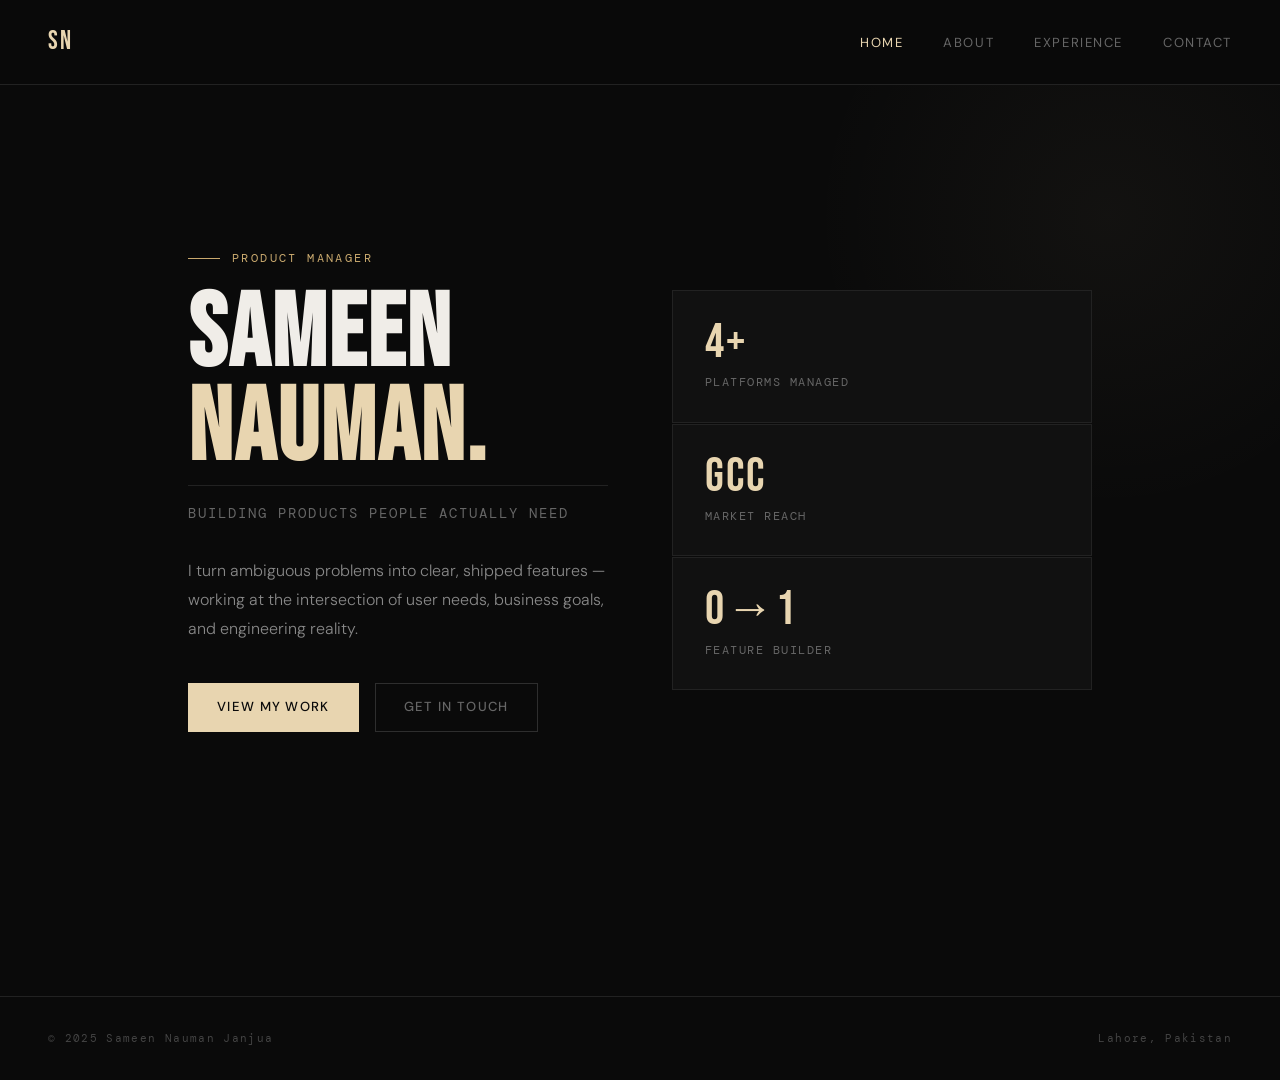
==== index.html @ ec95205e "Add files via upload" ====
<!DOCTYPE html>
<html lang="en">
<head>
  <meta charset="UTF-8" />
  <meta name="viewport" content="width=device-width, initial-scale=1.0" />
  <title>Sameen Nauman — Product Manager</title>
  <link rel="stylesheet" href="style.css" />
</head>
<body>

  <nav>
    <a href="index.html" class="nav-logo">SN</a>
    <ul class="nav-links">
      <li><a href="index.html" class="active">Home</a></li>
      <li><a href="about.html">About</a></li>
      <li><a href="experience.html">Experience</a></li>
      <li><a href="contact.html">Contact</a></li>
    </ul>
  </nav>

  <div class="page">
    <section class="hero">
      <div class="container">
        <div class="hero-grid">

          <div class="hero-content">
            <p class="hero-eyebrow fade-up">Product Manager</p>
            <h1 class="hero-name fade-up delay-1">
              Sameen
              <span>Nauman.</span>
            </h1>
            <p class="hero-title fade-up delay-2">Building Products People Actually Need</p>
            <p class="hero-desc fade-up delay-3">
              I turn ambiguous problems into clear, shipped features — working at the intersection of user needs, business goals, and engineering reality.
            </p>
            <div class="hero-cta fade-up delay-4">
              <a href="experience.html" class="btn btn-primary">View My Work</a>
              <a href="contact.html" class="btn btn-ghost">Get in Touch</a>
            </div>
          </div>

          <div class="hero-visual fade-up delay-3">
            <div class="stat-card">
              <div class="stat-num">4+</div>
              <div class="stat-label">Platforms Managed</div>
            </div>
            <div class="stat-card">
              <div class="stat-num">GCC</div>
              <div class="stat-label">Market Reach</div>
            </div>
            <div class="stat-card">
              <div class="stat-num">0→1</div>
              <div class="stat-label">Feature Builder</div>
            </div>
          </div>

        </div>
      </div>
    </section>
  </div>

  <footer>
    <span class="footer-text">© 2025 Sameen Nauman Janjua</span>
    <span class="footer-text">Lahore, Pakistan</span>
  </footer>

</body>
</html>
---- style.css ----
@import url('https://fonts.googleapis.com/css2?family=Bebas+Neue&family=DM+Sans:ital,opsz,wght@0,9..40,300;0,9..40,400;0,9..40,500;1,9..40,300&family=DM+Mono:wght@400;500&display=swap');

*, *::before, *::after { box-sizing: border-box; margin: 0; padding: 0; }

:root {
  --bg: #0a0a0a;
  --bg2: #111111;
  --bg3: #181818;
  --border: #222222;
  --border2: #2e2e2e;
  --text: #f0ede8;
  --muted: #666;
  --muted2: #444;
  --accent: #e8d5b0;
  --accent2: #c9a96e;
  --accent3: #f5efe6;
  --font-display: 'Bebas Neue', sans-serif;
  --font-body: 'DM Sans', sans-serif;
  --font-mono: 'DM Mono', monospace;
}

html { scroll-behavior: smooth; }

body {
  background: var(--bg);
  color: var(--text);
  font-family: var(--font-body);
  font-size: 16px;
  line-height: 1.7;
  min-height: 100vh;
  overflow-x: hidden;
}

/* ── NAV ── */
nav {
  position: fixed;
  top: 0; left: 0; right: 0;
  z-index: 100;
  display: flex;
  align-items: center;
  justify-content: space-between;
  padding: 1.25rem 3rem;
  background: rgba(10,10,10,0.92);
  backdrop-filter: blur(12px);
  border-bottom: 1px solid var(--border);
}

.nav-logo {
  font-family: var(--font-display);
  font-size: 1.6rem;
  letter-spacing: 0.08em;
  color: var(--accent);
  text-decoration: none;
}

.nav-links {
  display: flex;
  gap: 2.5rem;
  list-style: none;
}

.nav-links a {
  color: var(--muted);
  text-decoration: none;
  font-size: 0.82rem;
  letter-spacing: 0.12em;
  text-transform: uppercase;
  font-weight: 400;
  transition: color 0.2s;
}

.nav-links a:hover,
.nav-links a.active {
  color: var(--accent);
}

/* ── LAYOUT ── */
.page {
  padding-top: 80px;
  min-height: 100vh;
}

.container {
  max-width: 1100px;
  margin: 0 auto;
  padding: 0 3rem;
}

/* ── HOME ── */
.hero {
  min-height: calc(100vh - 80px);
  display: flex;
  align-items: center;
  position: relative;
  overflow: hidden;
}

.hero::before {
  content: '';
  position: absolute;
  top: -20%;
  right: -10%;
  width: 600px;
  height: 600px;
  background: radial-gradient(circle, rgba(232,213,176,0.04) 0%, transparent 70%);
  pointer-events: none;
}

.hero-grid {
  display: grid;
  grid-template-columns: 1fr 1fr;
  gap: 4rem;
  align-items: center;
  width: 100%;
}

.hero-eyebrow {
  font-family: var(--font-mono);
  font-size: 0.75rem;
  letter-spacing: 0.2em;
  text-transform: uppercase;
  color: var(--accent2);
  margin-bottom: 1.25rem;
  display: flex;
  align-items: center;
  gap: 0.75rem;
}

.hero-eyebrow::before {
  content: '';
  display: block;
  width: 32px;
  height: 1px;
  background: var(--accent2);
}

.hero-name {
  font-family: var(--font-display);
  font-size: clamp(4rem, 8vw, 7rem);
  line-height: 0.92;
  letter-spacing: 0.02em;
  color: var(--text);
  margin-bottom: 0.5rem;
}

.hero-name span {
  color: var(--accent);
  display: block;
}

.hero-title {
  font-family: var(--font-mono);
  font-size: 0.85rem;
  color: var(--muted);
  letter-spacing: 0.15em;
  text-transform: uppercase;
  margin-bottom: 2rem;
  padding-top: 1rem;
  border-top: 1px solid var(--border);
}

.hero-desc {
  font-size: 1rem;
  color: #888;
  line-height: 1.8;
  max-width: 420px;
  margin-bottom: 2.5rem;
  font-weight: 300;
}

.hero-cta {
  display: flex;
  gap: 1rem;
  flex-wrap: wrap;
}

.btn {
  display: inline-flex;
  align-items: center;
  gap: 0.5rem;
  padding: 0.75rem 1.75rem;
  font-family: var(--font-body);
  font-size: 0.82rem;
  font-weight: 500;
  letter-spacing: 0.1em;
  text-transform: uppercase;
  text-decoration: none;
  border: 1px solid var(--border2);
  cursor: pointer;
  transition: all 0.2s;
}

.btn-primary {
  background: var(--accent);
  color: #0a0a0a;
  border-color: var(--accent);
}

.btn-primary:hover {
  background: var(--accent3);
  border-color: var(--accent3);
}

.btn-ghost {
  background: transparent;
  color: var(--muted);
}

.btn-ghost:hover {
  color: var(--text);
  border-color: var(--muted);
}

.hero-visual {
  display: flex;
  flex-direction: column;
  gap: 1px;
}

.stat-card {
  background: var(--bg2);
  border: 1px solid var(--border);
  padding: 1.75rem 2rem;
  transition: border-color 0.2s;
}

.stat-card:hover { border-color: var(--border2); }

.stat-num {
  font-family: var(--font-display);
  font-size: 3rem;
  letter-spacing: 0.04em;
  color: var(--accent);
  line-height: 1;
  margin-bottom: 0.35rem;
}

.stat-label {
  font-size: 0.78rem;
  color: var(--muted);
  letter-spacing: 0.12em;
  text-transform: uppercase;
  font-family: var(--font-mono);
}

/* ── SECTION TITLES ── */
.section-header {
  margin-bottom: 4rem;
  padding-bottom: 1.5rem;
  border-bottom: 1px solid var(--border);
}

.section-label {
  font-family: var(--font-mono);
  font-size: 0.72rem;
  letter-spacing: 0.25em;
  text-transform: uppercase;
  color: var(--accent2);
  margin-bottom: 0.75rem;
  display: flex;
  align-items: center;
  gap: 0.75rem;
}

.section-label::before {
  content: '';
  display: block;
  width: 20px;
  height: 1px;
  background: var(--accent2);
}

.section-title {
  font-family: var(--font-display);
  font-size: clamp(2.5rem, 5vw, 4rem);
  letter-spacing: 0.03em;
  line-height: 1;
  color: var(--text);
}

/* ── ABOUT ── */
.about-grid {
  display: grid;
  grid-template-columns: 1fr 1fr;
  gap: 5rem;
  align-items: start;
}

.about-lead {
  font-size: 1.35rem;
  font-weight: 300;
  line-height: 1.65;
  color: var(--text);
  margin-bottom: 1.75rem;
}

.about-body {
  font-size: 0.95rem;
  color: #777;
  line-height: 1.85;
  margin-bottom: 1.25rem;
}

.about-sidebar {
  display: flex;
  flex-direction: column;
  gap: 1px;
}

.sidebar-item {
  background: var(--bg2);
  border: 1px solid var(--border);
  padding: 1.5rem;
}

.sidebar-item-label {
  font-family: var(--font-mono);
  font-size: 0.7rem;
  letter-spacing: 0.18em;
  text-transform: uppercase;
  color: var(--muted);
  margin-bottom: 0.5rem;
}

.sidebar-item-value {
  font-size: 0.95rem;
  color: var(--text);
  font-weight: 400;
}

.hobbies-grid {
  display: grid;
  grid-template-columns: 1fr 1fr;
  gap: 1px;
  margin-top: 3rem;
}

.hobby-tag {
  background: var(--bg2);
  border: 1px solid var(--border);
  padding: 1rem 1.25rem;
  font-family: var(--font-mono);
  font-size: 0.78rem;
  letter-spacing: 0.1em;
  text-transform: uppercase;
  color: var(--muted);
  transition: all 0.2s;
}

.hobby-tag:hover {
  color: var(--accent);
  border-color: var(--border2);
}

/* ── EXPERIENCE ── */
.exp-list {
  display: flex;
  flex-direction: column;
  gap: 1px;
}

.exp-item {
  background: var(--bg2);
  border: 1px solid var(--border);
  padding: 2.5rem;
  transition: border-color 0.2s;
  position: relative;
  overflow: hidden;
}

.exp-item::before {
  content: '';
  position: absolute;
  left: 0; top: 0; bottom: 0;
  width: 2px;
  background: transparent;
  transition: background 0.2s;
}

.exp-item:hover { border-color: var(--border2); }
.exp-item:hover::before { background: var(--accent2); }

.exp-header {
  display: flex;
  justify-content: space-between;
  align-items: flex-start;
  margin-bottom: 0.5rem;
  flex-wrap: wrap;
  gap: 0.5rem;
}

.exp-company {
  font-family: var(--font-display);
  font-size: 1.5rem;
  letter-spacing: 0.06em;
  color: var(--accent);
  line-height: 1;
}

.exp-period {
  font-family: var(--font-mono);
  font-size: 0.72rem;
  letter-spacing: 0.18em;
  text-transform: uppercase;
  color: var(--muted);
  padding-top: 0.2rem;
}

.exp-role {
  font-size: 0.85rem;
  color: var(--muted);
  letter-spacing: 0.08em;
  text-transform: uppercase;
  font-family: var(--font-mono);
  margin-bottom: 1.5rem;
}

.exp-location {
  font-family: var(--font-mono);
  font-size: 0.7rem;
  color: var(--muted2);
  letter-spacing: 0.1em;
  margin-bottom: 1.5rem;
}

.exp-bullets {
  list-style: none;
  display: flex;
  flex-direction: column;
  gap: 0.65rem;
}

.exp-bullets li {
  font-size: 0.92rem;
  color: #777;
  line-height: 1.7;
  padding-left: 1.25rem;
  position: relative;
}

.exp-bullets li::before {
  content: '—';
  position: absolute;
  left: 0;
  color: var(--accent2);
  font-weight: 400;
}

/* ── CONTACT ── */
.contact-grid {
  display: grid;
  grid-template-columns: 1fr 1fr;
  gap: 5rem;
  align-items: start;
}

.contact-lead {
  font-size: 1.2rem;
  font-weight: 300;
  color: #888;
  line-height: 1.8;
  margin-bottom: 3rem;
}

.contact-links {
  display: flex;
  flex-direction: column;
  gap: 1px;
}

.contact-link-item {
  display: flex;
  align-items: center;
  justify-content: space-between;
  background: var(--bg2);
  border: 1px solid var(--border);
  padding: 1.25rem 1.5rem;
  text-decoration: none;
  color: var(--text);
  transition: all 0.2s;
}

.contact-link-item:hover {
  border-color: var(--accent2);
  color: var(--accent);
}

.contact-link-label {
  font-family: var(--font-mono);
  font-size: 0.72rem;
  letter-spacing: 0.18em;
  text-transform: uppercase;
  color: var(--muted);
  display: block;
  margin-bottom: 0.2rem;
}

.contact-link-value {
  font-size: 0.92rem;
}

.contact-arrow {
  font-size: 1.1rem;
  color: var(--muted2);
  transition: color 0.2s;
}

.contact-link-item:hover .contact-arrow {
  color: var(--accent);
}

.contact-form {
  display: flex;
  flex-direction: column;
  gap: 1px;
}

.form-row {
  display: grid;
  grid-template-columns: 1fr 1fr;
  gap: 1px;
}

.form-field {
  background: var(--bg2);
  border: 1px solid var(--border);
  padding: 1.25rem 1.5rem;
  transition: border-color 0.2s;
}

.form-field:focus-within { border-color: var(--accent2); }

.form-field label {
  display: block;
  font-family: var(--font-mono);
  font-size: 0.68rem;
  letter-spacing: 0.18em;
  text-transform: uppercase;
  color: var(--muted);
  margin-bottom: 0.5rem;
}

.form-field input,
.form-field textarea {
  background: transparent;
  border: none;
  outline: none;
  color: var(--text);
  font-family: var(--font-body);
  font-size: 0.92rem;
  width: 100%;
  resize: none;
}

.form-field input::placeholder,
.form-field textarea::placeholder {
  color: var(--muted2);
}

.form-submit {
  margin-top: 1px;
}

/* ── FOOTER ── */
footer {
  border-top: 1px solid var(--border);
  padding: 2rem 3rem;
  display: flex;
  justify-content: space-between;
  align-items: center;
  margin-top: 6rem;
}

.footer-text {
  font-family: var(--font-mono);
  font-size: 0.7rem;
  letter-spacing: 0.12em;
  color: var(--muted2);
}

/* ── PAGE PADDING ── */
.section {
  padding: 6rem 0;
}

/* ── ANIMATIONS ── */
@keyframes fadeUp {
  from { opacity: 0; transform: translateY(24px); }
  to { opacity: 1; transform: translateY(0); }
}

.fade-up {
  animation: fadeUp 0.7s ease forwards;
  opacity: 0;
}

.delay-1 { animation-delay: 0.1s; }
.delay-2 { animation-delay: 0.25s; }
.delay-3 { animation-delay: 0.4s; }
.delay-4 { animation-delay: 0.55s; }
.delay-5 { animation-delay: 0.7s; }

/* ── RESPONSIVE ── */
@media (max-width: 768px) {
  nav { padding: 1rem 1.5rem; }
  .container { padding: 0 1.5rem; }
  .hero-grid { grid-template-columns: 1fr; gap: 3rem; }
  .hero-visual { display: grid; grid-template-columns: 1fr 1fr; }
  .about-grid { grid-template-columns: 1fr; gap: 3rem; }
  .contact-grid { grid-template-columns: 1fr; gap: 3rem; }
  .form-row { grid-template-columns: 1fr; }
  footer { flex-direction: column; gap: 1rem; text-align: center; }
  .nav-links { gap: 1.5rem; }
}
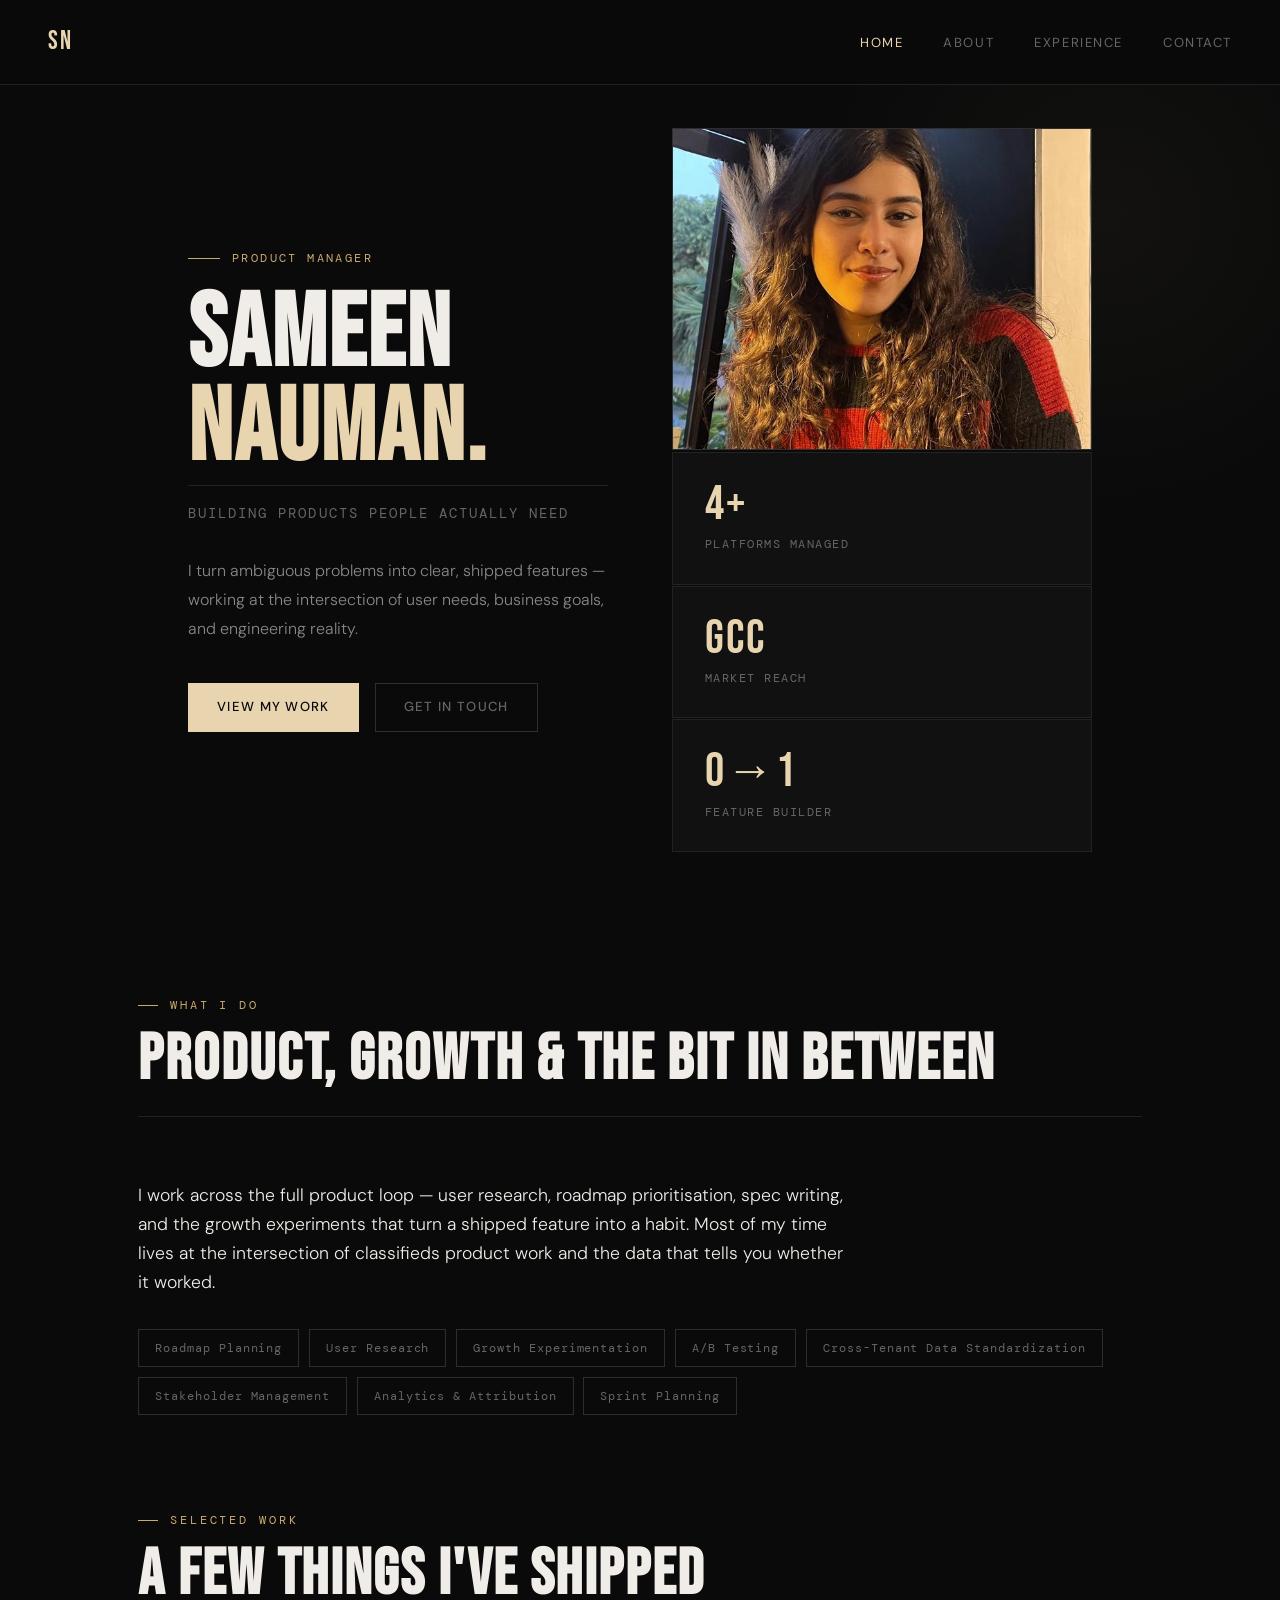
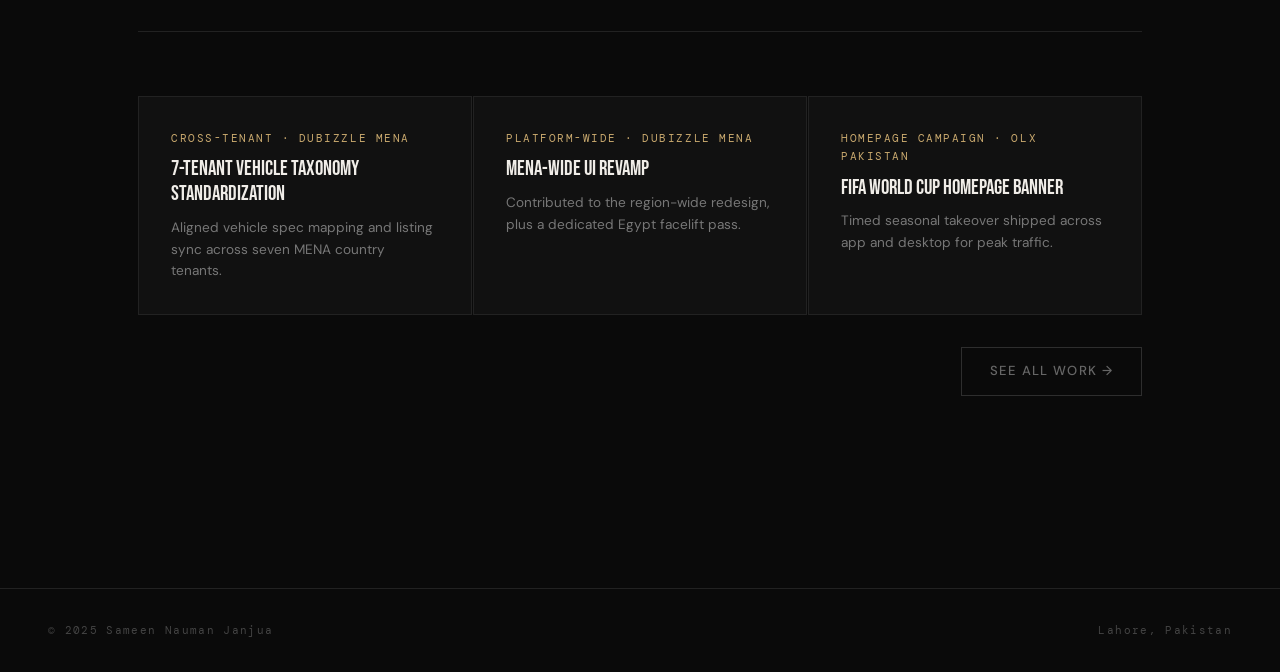
==== commit 00d8aa84: "Redesign home page: hero photo, capabilities section, selected-work teaser" ====
--- a/index.html
+++ b/index.html
@@ -40,6 +40,9 @@
           </div>
 
           <div class="hero-visual fade-up delay-3">
+            <div class="hero-photo-frame">
+              <img src="images/sameen-portrait.jpg" alt="Sameen Nauman" loading="lazy">
+            </div>
             <div class="stat-card">
               <div class="stat-num">4+</div>
               <div class="stat-label">Platforms Managed</div>
@@ -57,6 +60,57 @@
         </div>
       </div>
     </section>
+
+    <section class="section">
+      <div class="container">
+        <div class="section-header fade-up">
+          <p class="section-label">What I Do</p>
+          <h2 class="section-title">Product, Growth &amp; the Bit In Between</h2>
+        </div>
+        <p class="about-lead fade-up delay-1" style="max-width: 720px; font-size: 1.1rem;">
+          I work across the full product loop — user research, roadmap prioritisation, spec writing, and the growth experiments that turn a shipped feature into a habit. Most of my time lives at the intersection of classifieds product work and the data that tells you whether it worked.
+        </p>
+        <div class="capabilities-row fade-up delay-2">
+          <span class="capability-tag">Roadmap Planning</span>
+          <span class="capability-tag">User Research</span>
+          <span class="capability-tag">Growth Experimentation</span>
+          <span class="capability-tag">A/B Testing</span>
+          <span class="capability-tag">Cross-Tenant Data Standardization</span>
+          <span class="capability-tag">Stakeholder Management</span>
+          <span class="capability-tag">Analytics &amp; Attribution</span>
+          <span class="capability-tag">Sprint Planning</span>
+        </div>
+      </div>
+    </section>
+
+    <section class="section" style="padding-top: 0;">
+      <div class="container">
+        <div class="section-header fade-up">
+          <p class="section-label">Selected Work</p>
+          <h2 class="section-title">A Few Things I've Shipped</h2>
+        </div>
+        <div class="work-teaser-grid fade-up delay-1">
+          <a class="work-teaser-card" href="experience.html">
+            <div class="work-teaser-eyebrow">Cross-Tenant · dubizzle MENA</div>
+            <div class="work-teaser-title">7-Tenant Vehicle Taxonomy Standardization</div>
+            <p class="work-teaser-desc">Aligned vehicle spec mapping and listing sync across seven MENA country tenants.</p>
+          </a>
+          <a class="work-teaser-card" href="experience.html">
+            <div class="work-teaser-eyebrow">Platform-Wide · dubizzle MENA</div>
+            <div class="work-teaser-title">MENA-Wide UI Revamp</div>
+            <p class="work-teaser-desc">Contributed to the region-wide redesign, plus a dedicated Egypt facelift pass.</p>
+          </a>
+          <a class="work-teaser-card" href="experience.html">
+            <div class="work-teaser-eyebrow">Homepage Campaign · OLX Pakistan</div>
+            <div class="work-teaser-title">FIFA World Cup Homepage Banner</div>
+            <p class="work-teaser-desc">Timed seasonal takeover shipped across app and desktop for peak traffic.</p>
+          </a>
+        </div>
+        <div class="section-cta fade-up delay-2">
+          <a href="experience.html" class="btn btn-ghost">See All Work →</a>
+        </div>
+      </div>
+    </section>
   </div>
 
   <footer>
--- a/style.css
+++ b/style.css
@@ -446,7 +446,314 @@
   font-weight: 400;
 }
 
-/* ── CONTACT ── */
+.exp-company a,
+.exp-company-link {
+  color: inherit;
+  text-decoration: none;
+  border-bottom: 1px solid transparent;
+  transition: border-color 0.2s;
+}
+
+.exp-company a:hover,
+.exp-company-link:hover {
+  border-bottom-color: var(--accent);
+}
+
+/* ── SELECTED WORK ── */
+.feature-grid {
+  display: grid;
+  grid-template-columns: repeat(auto-fit, minmax(260px, 1fr));
+  gap: 1px;
+}
+
+.feature-card {
+  background: var(--bg2);
+  border: 1px solid var(--border);
+  padding: 1.75rem 2rem;
+  position: relative;
+  overflow: hidden;
+  transition: border-color 0.2s;
+  display: flex;
+  flex-direction: column;
+}
+
+.feature-card::before {
+  content: '';
+  position: absolute;
+  left: 0; top: 0; bottom: 0;
+  width: 2px;
+  background: transparent;
+  transition: background 0.2s;
+}
+
+.feature-card:hover { border-color: var(--border2); }
+.feature-card:hover::before { background: var(--accent2); }
+
+.feature-eyebrow {
+  font-family: var(--font-mono);
+  font-size: 0.68rem;
+  letter-spacing: 0.14em;
+  text-transform: uppercase;
+  color: var(--accent2);
+  margin-bottom: 0.75rem;
+}
+
+.feature-name {
+  font-family: var(--font-display);
+  font-size: 1.3rem;
+  letter-spacing: 0.02em;
+  color: var(--text);
+  margin-bottom: 0.65rem;
+  line-height: 1.2;
+}
+
+.feature-desc {
+  font-size: 0.85rem;
+  color: #777;
+  line-height: 1.65;
+  margin-bottom: 1.25rem;
+  flex-grow: 1;
+}
+
+.feature-footer {
+  display: flex;
+  align-items: center;
+  justify-content: space-between;
+  gap: 0.75rem;
+  flex-wrap: wrap;
+}
+
+.feature-status {
+  font-family: var(--font-mono);
+  font-size: 0.65rem;
+  letter-spacing: 0.1em;
+  text-transform: uppercase;
+  color: var(--muted);
+  display: inline-flex;
+  align-items: center;
+  gap: 0.4rem;
+}
+
+.feature-status::before {
+  content: '';
+  width: 6px; height: 6px;
+  border-radius: 50%;
+  background: var(--muted2);
+  flex-shrink: 0;
+}
+
+.feature-status.is-live {
+  color: var(--accent);
+}
+.feature-status.is-live::before { background: var(--accent); }
+
+.feature-link {
+  font-family: var(--font-mono);
+  font-size: 0.7rem;
+  letter-spacing: 0.06em;
+  color: var(--muted);
+  text-decoration: none;
+  transition: color 0.2s;
+  white-space: nowrap;
+}
+
+.feature-link:hover { color: var(--accent); }
+
+.feature-media {
+  width: 100%;
+  display: block;
+  margin-bottom: 1rem;
+  border: 1px solid var(--border2);
+}
+
+.feature-media img {
+  width: 100%;
+  height: auto;
+  display: block;
+}
+
+/* ── FLAGSHIP / BENTO ── */
+.flagship-grid {
+  display: grid;
+  grid-template-columns: 1fr 1fr;
+  gap: 1px;
+  margin-bottom: 1px;
+}
+
+.flagship-card {
+  background: var(--bg2);
+  border: 1px solid var(--border);
+  padding: 2.75rem 3rem;
+  position: relative;
+  overflow: hidden;
+  transition: border-color 0.2s;
+}
+
+.flagship-card::before {
+  content: '';
+  position: absolute;
+  left: 0; top: 0; bottom: 0;
+  width: 3px;
+  background: var(--accent2);
+}
+
+.flagship-card:hover { border-color: var(--border2); }
+
+.flagship-hero-text {
+  font-family: var(--font-display);
+  font-size: clamp(3.5rem, 7vw, 5.5rem);
+  line-height: 0.95;
+  color: var(--accent);
+  letter-spacing: 0.01em;
+  margin-bottom: 0.75rem;
+}
+
+.flagship-hero-text .count-up { display: inline-block; }
+
+.flagship-eyebrow {
+  font-family: var(--font-mono);
+  font-size: 0.72rem;
+  letter-spacing: 0.16em;
+  text-transform: uppercase;
+  color: var(--muted);
+  margin-bottom: 1.25rem;
+}
+
+.flagship-title {
+  font-family: var(--font-display);
+  font-size: 1.6rem;
+  letter-spacing: 0.02em;
+  color: var(--text);
+  margin-bottom: 0.85rem;
+  line-height: 1.15;
+}
+
+.flagship-desc {
+  font-size: 0.92rem;
+  color: #888;
+  line-height: 1.75;
+  margin-bottom: 1.5rem;
+}
+
+.flagship-tags {
+  display: flex;
+  flex-wrap: wrap;
+  gap: 0.5rem;
+}
+
+.flagship-tag {
+  font-family: var(--font-mono);
+  font-size: 0.68rem;
+  letter-spacing: 0.08em;
+  color: var(--accent2);
+  border: 1px solid var(--border2);
+  padding: 0.3rem 0.65rem;
+}
+
+@media (max-width: 768px) {
+  .flagship-grid { grid-template-columns: 1fr; }
+}
+
+/* ── HOME: PHOTO + CAPABILITIES + WORK TEASER ── */
+.hero-photo-frame {
+  border: 1px solid var(--border2);
+  overflow: hidden;
+  margin-bottom: 1px;
+}
+
+.hero-photo-frame img {
+  width: 100%;
+  height: 320px;
+  object-fit: cover;
+  object-position: center 20%;
+  display: block;
+  filter: grayscale(15%) contrast(1.03);
+}
+
+.capabilities-row {
+  display: flex;
+  flex-wrap: wrap;
+  gap: 0.6rem;
+  margin-top: 2rem;
+}
+
+.capability-tag {
+  font-family: var(--font-mono);
+  font-size: 0.75rem;
+  letter-spacing: 0.08em;
+  color: var(--muted);
+  border: 1px solid var(--border2);
+  padding: 0.5rem 1rem;
+  transition: color 0.2s, border-color 0.2s;
+}
+
+.capability-tag:hover {
+  color: var(--accent);
+  border-color: var(--accent2);
+}
+
+.work-teaser-grid {
+  display: grid;
+  grid-template-columns: repeat(auto-fit, minmax(260px, 1fr));
+  gap: 1px;
+}
+
+.work-teaser-card {
+  background: var(--bg2);
+  border: 1px solid var(--border);
+  padding: 2rem;
+  text-decoration: none;
+  color: inherit;
+  display: block;
+  transition: border-color 0.2s;
+  position: relative;
+  overflow: hidden;
+}
+
+.work-teaser-card::before {
+  content: '';
+  position: absolute;
+  left: 0; top: 0; bottom: 0;
+  width: 2px;
+  background: transparent;
+  transition: background 0.2s;
+}
+
+.work-teaser-card:hover { border-color: var(--border2); }
+.work-teaser-card:hover::before { background: var(--accent2); }
+
+.work-teaser-eyebrow {
+  font-family: var(--font-mono);
+  font-size: 0.68rem;
+  letter-spacing: 0.14em;
+  text-transform: uppercase;
+  color: var(--accent2);
+  margin-bottom: 0.65rem;
+}
+
+.work-teaser-title {
+  font-family: var(--font-display);
+  font-size: 1.3rem;
+  color: var(--text);
+  margin-bottom: 0.6rem;
+  line-height: 1.2;
+}
+
+.work-teaser-desc {
+  font-size: 0.85rem;
+  color: #777;
+  line-height: 1.6;
+}
+
+.section-cta {
+  display: flex;
+  justify-content: flex-end;
+  margin-top: 2rem;
+}
+
+@media (max-width: 768px) {
+  .hero-photo-frame img { height: 260px; }
+}
 .contact-grid {
   display: grid;
   grid-template-columns: 1fr 1fr;
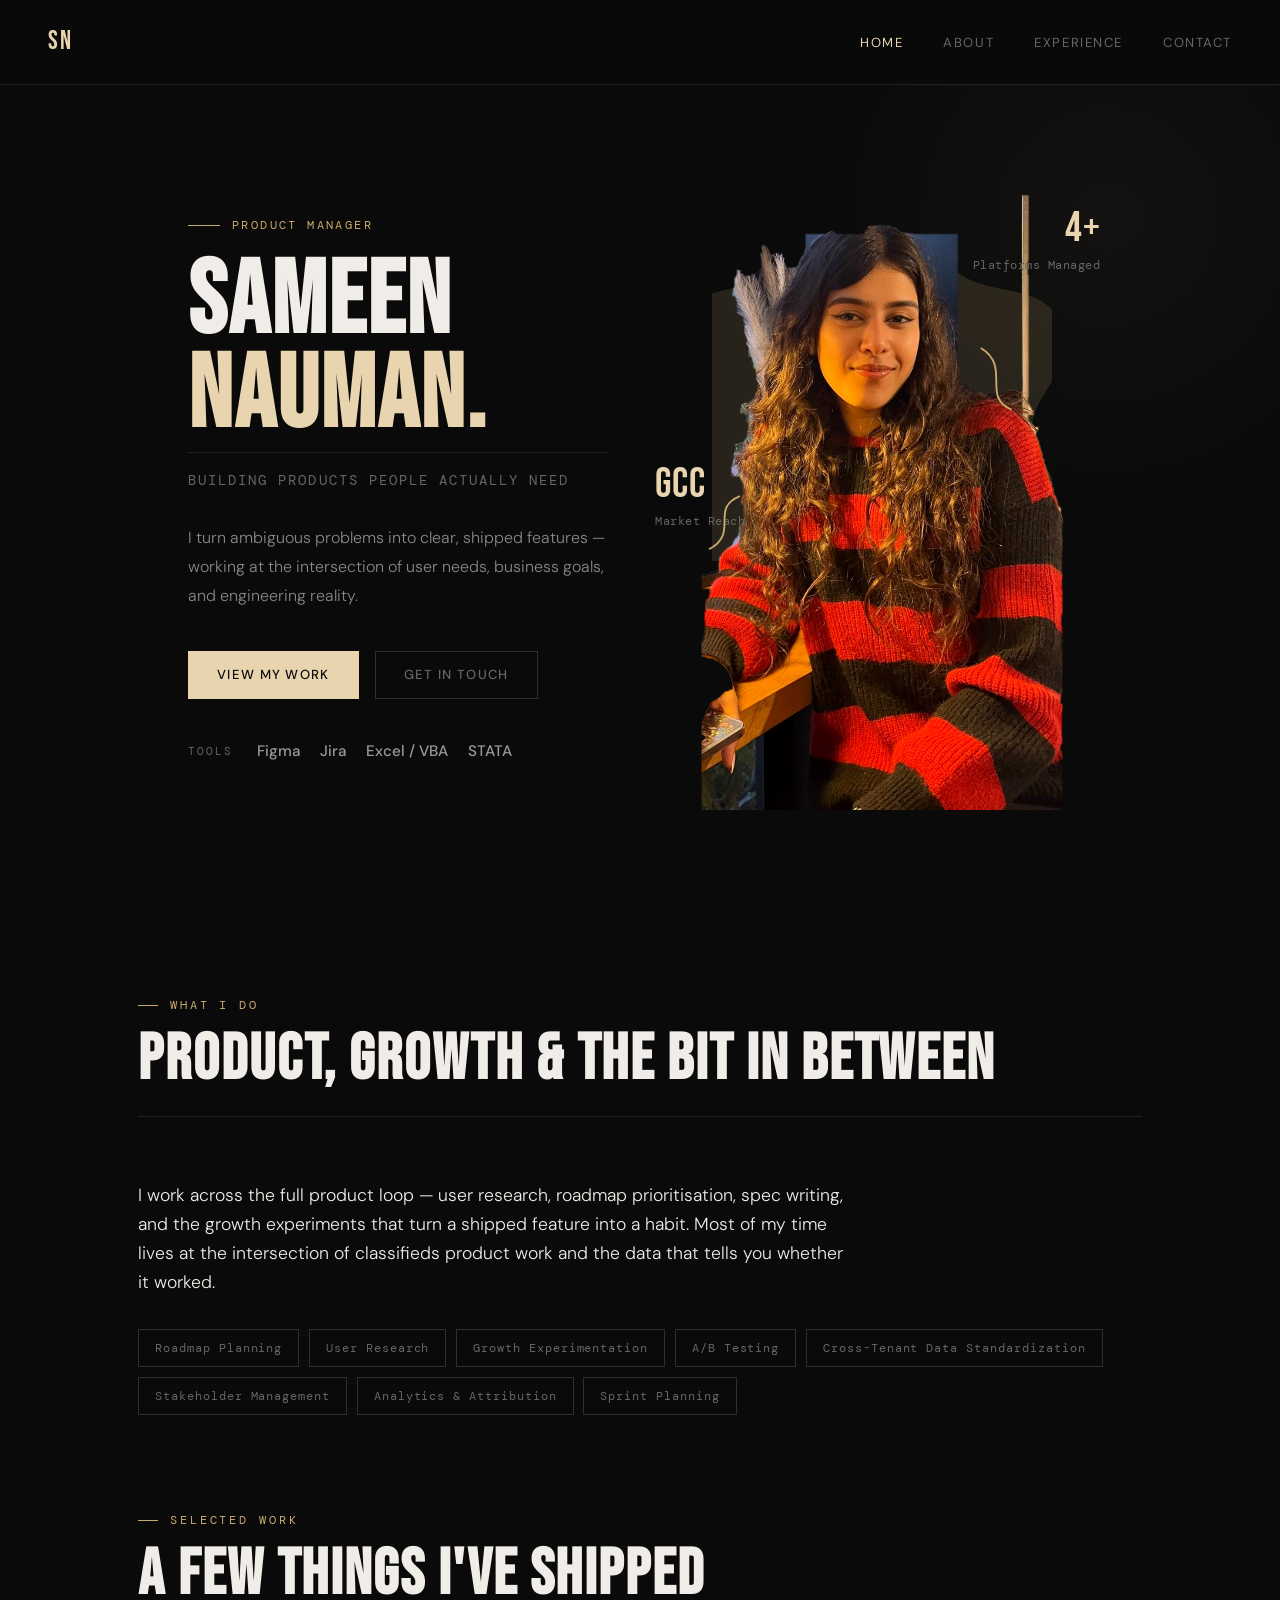
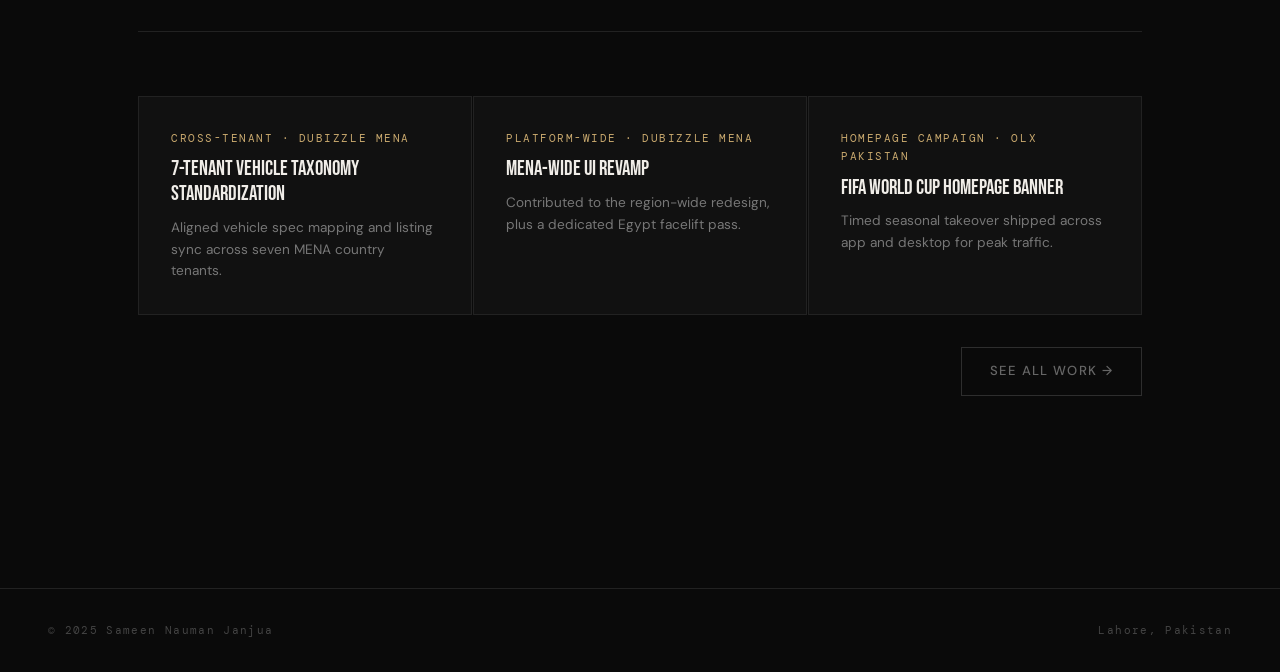
==== commit 4523c25d: "Add blob-shape hero cutout composition with floating annotated stats, tools row" ====
--- a/index.html
+++ b/index.html
@@ -37,23 +37,37 @@
               <a href="experience.html" class="btn btn-primary">View My Work</a>
               <a href="contact.html" class="btn btn-ghost">Get in Touch</a>
             </div>
+            <div class="hero-tools-row fade-up delay-4">
+              <span class="hero-tools-label">Tools</span>
+              <div class="hero-tools-items">
+                <span>Figma</span>
+                <span>Jira</span>
+                <span>Excel / VBA</span>
+                <span>STATA</span>
+              </div>
+            </div>
           </div>
 
           <div class="hero-visual fade-up delay-3">
-            <div class="hero-photo-frame">
-              <img src="images/sameen-portrait.jpg" alt="Sameen Nauman" loading="lazy">
-            </div>
-            <div class="stat-card">
-              <div class="stat-num">4+</div>
-              <div class="stat-label">Platforms Managed</div>
-            </div>
-            <div class="stat-card">
-              <div class="stat-num">GCC</div>
-              <div class="stat-label">Market Reach</div>
-            </div>
-            <div class="stat-card">
-              <div class="stat-num">0→1</div>
-              <div class="stat-label">Feature Builder</div>
+            <div class="hero-figure">
+              <svg class="hero-blob" viewBox="0 0 340 340" xmlns="http://www.w3.org/2000/svg">
+                <path style="fill: var(--accent2); opacity: 0.16;" d="M170 8c46 0 60 42 96 54s76 6 84 50-30 62-30 96 40 54 24 96-70 40-104 62-46 56-90 56-52-40-90-58-90-16-104-58 20-64 20-98-38-56-22-98 70-40 106-52 64-2 110 2z"/>
+              </svg>
+              <img class="hero-cutout" src="images/sameen-cutout.png" alt="Sameen Nauman">
+
+              <div class="hero-float-stat hero-float-stat--a">
+                <div class="flt-num">4+</div>
+                <div class="flt-label">Platforms Managed</div>
+              </div>
+              <div class="hero-float-stat hero-float-stat--b">
+                <div class="flt-num">GCC</div>
+                <div class="flt-label">Market Reach</div>
+              </div>
+
+              <svg class="hero-connector" viewBox="0 0 340 340" style="top:0; left:0; width:100%; height:100%;">
+                <path d="M 250 55 C 275 70, 250 95, 275 105" fill="none" stroke-width="1.5"/>
+                <path d="M 55 175 C 30 185, 55 205, 30 218" fill="none" stroke-width="1.5"/>
+              </svg>
             </div>
           </div>
 
--- a/style.css
+++ b/style.css
@@ -754,6 +754,103 @@
 @media (max-width: 768px) {
   .hero-photo-frame img { height: 260px; }
 }
+
+/* ── HERO: BLOB + CUTOUT + FLOATING STATS ── */
+.hero-figure {
+  position: relative;
+  height: 640px;
+  display: flex;
+  align-items: flex-end;
+  justify-content: center;
+}
+
+.hero-blob {
+  position: absolute;
+  top: 8%;
+  left: 50%;
+  transform: translateX(-50%);
+  width: 340px;
+  height: 340px;
+  z-index: 0;
+}
+
+.hero-cutout {
+  position: relative;
+  z-index: 1;
+  height: 100%;
+  max-width: 100%;
+  object-fit: contain;
+  object-position: bottom center;
+  filter: contrast(1.04) saturate(1.05);
+}
+
+.hero-float-stat {
+  position: absolute;
+  z-index: 2;
+  font-family: var(--font-mono);
+}
+
+.hero-float-stat .flt-num {
+  font-family: var(--font-display);
+  font-size: 2.6rem;
+  color: var(--accent);
+  line-height: 1;
+  letter-spacing: 0.02em;
+}
+
+.hero-float-stat .flt-label {
+  font-size: 0.78rem;
+  color: var(--muted);
+  letter-spacing: 0.04em;
+  margin-top: 0.3rem;
+  white-space: nowrap;
+}
+
+.hero-float-stat--a { top: 6%; right: -2%; text-align: right; }
+.hero-float-stat--b { top: 46%; left: -4%; text-align: left; }
+
+.hero-connector {
+  position: absolute;
+  z-index: 2;
+  pointer-events: none;
+  stroke: var(--accent2);
+}
+
+.hero-tools-row {
+  display: flex;
+  align-items: center;
+  gap: 1.5rem;
+  margin-top: 2.5rem;
+}
+
+.hero-tools-label {
+  font-family: var(--font-mono);
+  font-size: 0.7rem;
+  letter-spacing: 0.18em;
+  text-transform: uppercase;
+  color: var(--muted);
+}
+
+.hero-tools-items {
+  display: flex;
+  gap: 1.25rem;
+  flex-wrap: wrap;
+}
+
+.hero-tools-items span {
+  font-family: var(--font-body);
+  font-weight: 500;
+  font-size: 0.95rem;
+  color: #999;
+}
+
+@media (max-width: 900px) {
+  .hero-figure { height: 460px; margin-top: 2rem; }
+  .hero-blob { width: 240px; height: 240px; }
+  .hero-float-stat--a { right: 0; }
+  .hero-float-stat--b { left: 0; }
+  .hero-float-stat .flt-num { font-size: 2rem; }
+}
 .contact-grid {
   display: grid;
   grid-template-columns: 1fr 1fr;
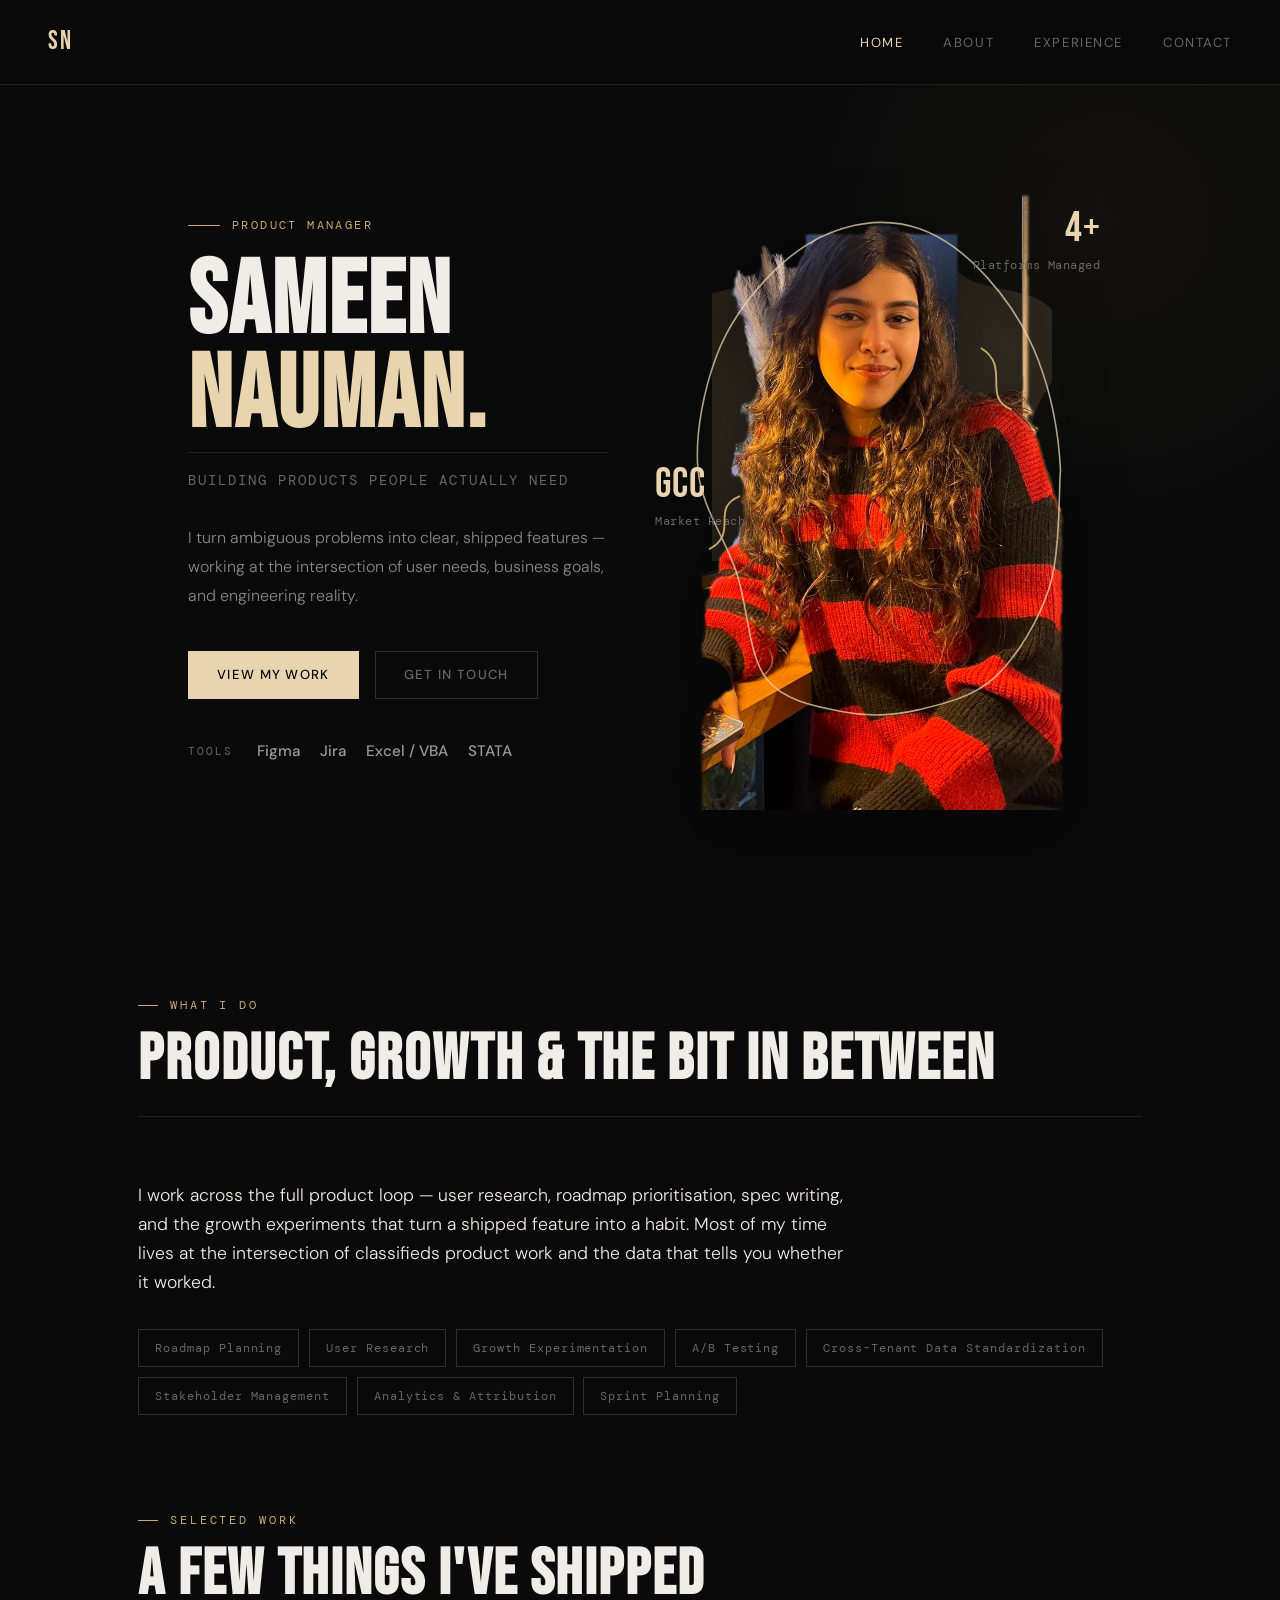
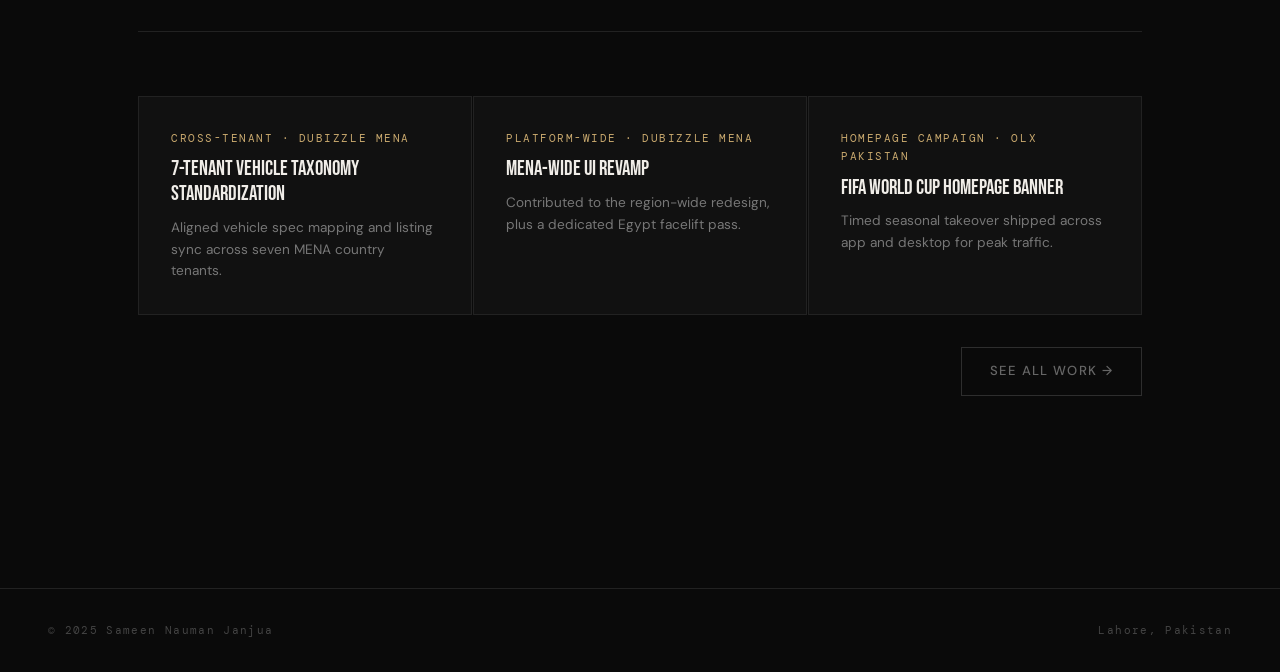
==== commit 41d44658: "Add doodle outline, glow, and float/breathe/draw-in animations to hero photo for better blend" ====
--- a/index.html
+++ b/index.html
@@ -53,7 +53,12 @@
               <svg class="hero-blob" viewBox="0 0 340 340" xmlns="http://www.w3.org/2000/svg">
                 <path style="fill: var(--accent2); opacity: 0.16;" d="M170 8c46 0 60 42 96 54s76 6 84 50-30 62-30 96 40 54 24 96-70 40-104 62-46 56-90 56-52-40-90-58-90-16-104-58 20-64 20-98-38-56-22-98 70-40 106-52 64-2 110 2z"/>
               </svg>
+              <div class="hero-glow"></div>
               <img class="hero-cutout" src="images/sameen-cutout.png" alt="Sameen Nauman">
+
+              <svg class="hero-doodle" viewBox="0 0 400 640" xmlns="http://www.w3.org/2000/svg">
+                <path d="M 378.5 300.0 C 376.7 319.4, 378.5 381.8, 367.7 416.2 C 356.9 450.6, 335.6 485.7, 313.9 506.3 C 292.1 526.9, 262.5 533.6, 237.2 539.6 C 211.9 545.6, 187.8 547.1, 162.3 542.0 C 136.8 536.9, 102.3 531.9, 84.4 508.8 C 66.5 485.7, 66.2 438.3, 54.8 403.5 C 43.4 368.7, 19.3 336.4, 16.0 300.0 C 12.7 263.6, 22.2 218.3, 34.8 185.2 C 47.4 152.1, 70.2 122.8, 91.4 101.6 C 112.7 80.4, 137.9 65.0, 162.3 57.9 C 186.7 50.8, 213.8 50.5, 237.6 58.7 C 261.4 66.9, 285.0 85.2, 304.8 107.1 C 324.6 129.0, 344.0 158.0, 356.3 190.2 C 368.6 222.3, 376.6 262.3, 378.5 300.0" />
+              </svg>
 
               <div class="hero-float-stat hero-float-stat--a">
                 <div class="flt-num">4+</div>
--- a/style.css
+++ b/style.css
@@ -781,7 +781,93 @@
   max-width: 100%;
   object-fit: contain;
   object-position: bottom center;
-  filter: contrast(1.04) saturate(1.05);
+  filter: contrast(1.04) saturate(1.05) drop-shadow(0 18px 34px rgba(0,0,0,0.55));
+  animation: photoFloat 6s ease-in-out infinite;
+}
+
+.hero-glow {
+  position: absolute;
+  z-index: 0;
+  top: 12%;
+  left: 50%;
+  transform: translateX(-50%);
+  width: 380px;
+  height: 380px;
+  border-radius: 50%;
+  background: radial-gradient(circle, rgba(232,213,176,0.20) 0%, rgba(232,213,176,0.06) 45%, rgba(232,213,176,0) 72%);
+  filter: blur(4px);
+}
+
+.hero-doodle {
+  position: absolute;
+  z-index: 2;
+  top: 0; left: 0;
+  width: 100%;
+  height: 100%;
+  pointer-events: none;
+}
+
+.hero-doodle path {
+  fill: none;
+  stroke: var(--accent);
+  stroke-width: 1.6;
+  stroke-linecap: round;
+  opacity: 0.75;
+  stroke-dasharray: 1400;
+  stroke-dashoffset: 1400;
+  animation: doodleDraw 2.2s ease-out 0.4s forwards;
+}
+
+@keyframes doodleDraw {
+  to { stroke-dashoffset: 0; }
+}
+
+@keyframes photoFloat {
+  0%, 100% { transform: translateY(0); }
+  50% { transform: translateY(-10px); }
+}
+
+.hero-blob {
+  animation: blobBreathe 8s ease-in-out infinite;
+  transform-origin: center;
+}
+
+@keyframes blobBreathe {
+  0%, 100% { transform: translateX(-50%) scale(1) rotate(0deg); }
+  50% { transform: translateX(-50%) scale(1.035) rotate(2deg); }
+}
+
+.hero-connector path {
+  stroke-dasharray: 120;
+  stroke-dashoffset: 120;
+  animation: connectorDraw 1s ease-out 1.4s forwards;
+}
+
+@keyframes connectorDraw {
+  to { stroke-dashoffset: 0; }
+}
+
+.hero-float-stat {
+  opacity: 0;
+  animation: statPop 0.6s ease-out forwards;
+}
+
+.hero-float-stat--a { animation-delay: 1.7s; }
+.hero-float-stat--b { animation-delay: 1.9s; }
+
+@keyframes statPop {
+  from { opacity: 0; transform: translateY(8px); }
+  to { opacity: 1; transform: translateY(0); }
+}
+
+@media (prefers-reduced-motion: reduce) {
+  .hero-cutout, .hero-blob, .hero-doodle path, .hero-connector path, .hero-float-stat {
+    animation: none !important;
+    opacity: 1 !important;
+    stroke-dashoffset: 0 !important;
+    transform: none !important;
+  }
+  .hero-blob { transform: translateX(-50%) !important; }
 }
 
 .hero-float-stat {
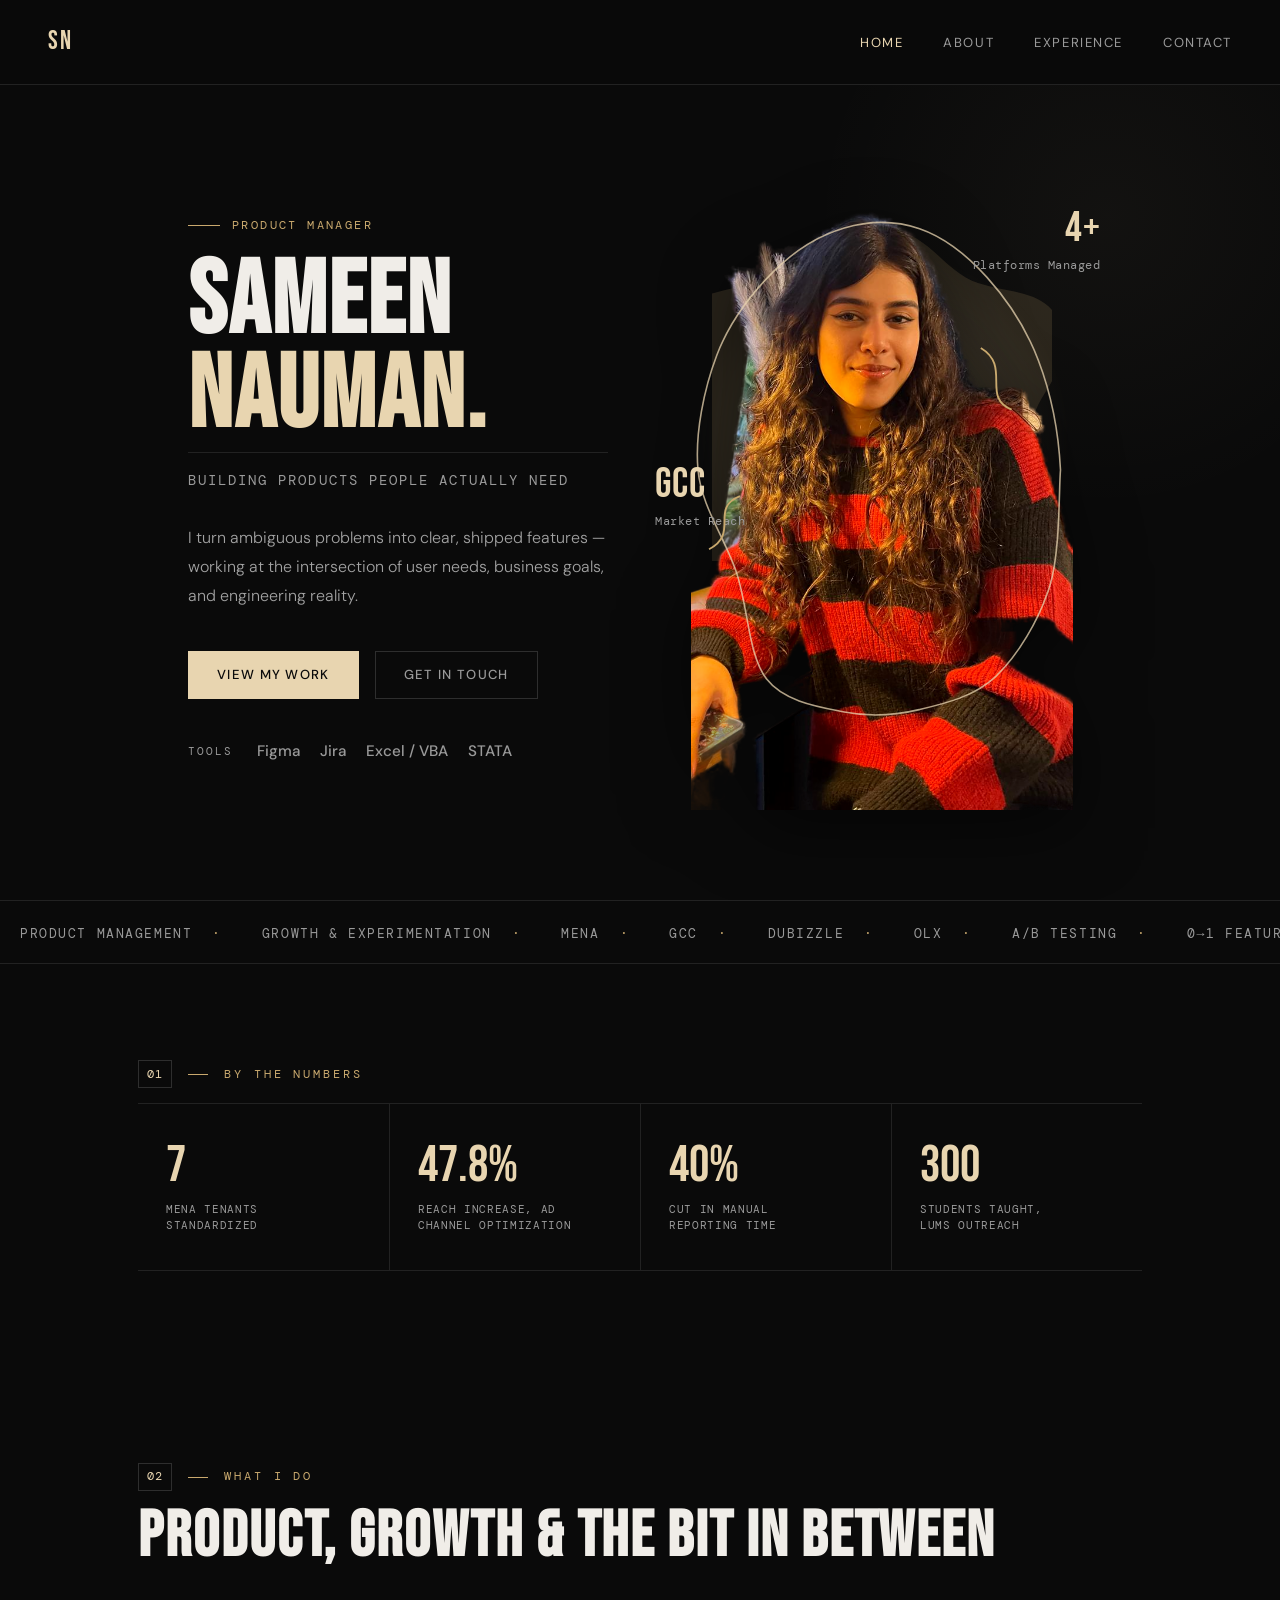
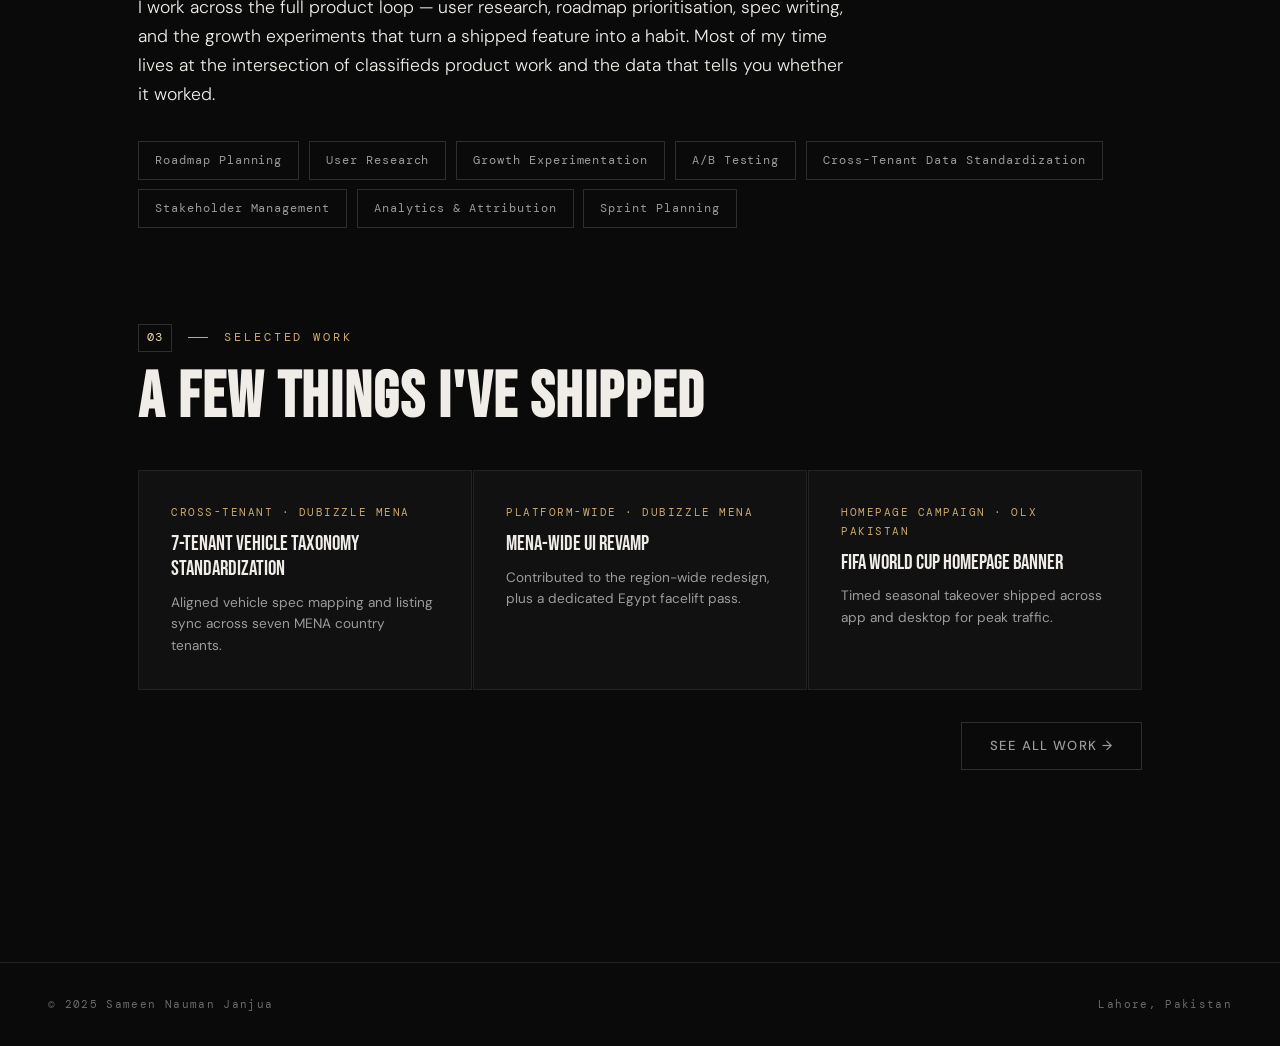
==== commit d200efc0: "Add Breedlove-inspired editorial system: numbered kickers, stats row, marquee ticker, contents index" ====
--- a/index.html
+++ b/index.html
@@ -80,13 +80,52 @@
       </div>
     </section>
 
+    <div class="marquee">
+      <div class="marquee-track">
+        <span>Product Management</span><span>Growth &amp; Experimentation</span><span>MENA</span><span>GCC</span><span>Dubizzle</span><span>OLX</span><span>A/B Testing</span><span>0→1 Feature Building</span>
+        <span>Product Management</span><span>Growth &amp; Experimentation</span><span>MENA</span><span>GCC</span><span>Dubizzle</span><span>OLX</span><span>A/B Testing</span><span>0→1 Feature Building</span>
+      </div>
+    </div>
+
     <section class="section">
       <div class="container">
-        <div class="section-header fade-up">
-          <p class="section-label">What I Do</p>
+        <div class="kicker fade-up">
+          <span class="kicker-num">01</span>
+          <span class="kicker-line"></span>
+          <span class="kicker-text">By the Numbers</span>
+        </div>
+        <div class="stats-row fade-up delay-1">
+          <div class="stats-row-item">
+            <div class="stats-row-num">7</div>
+            <div class="stats-row-label">MENA Tenants<br>Standardized</div>
+          </div>
+          <div class="stats-row-item">
+            <div class="stats-row-num">47.8%</div>
+            <div class="stats-row-label">Reach Increase, Ad<br>Channel Optimization</div>
+          </div>
+          <div class="stats-row-item">
+            <div class="stats-row-num">40%</div>
+            <div class="stats-row-label">Cut in Manual<br>Reporting Time</div>
+          </div>
+          <div class="stats-row-item">
+            <div class="stats-row-num">300</div>
+            <div class="stats-row-label">Students Taught,<br>LUMS Outreach</div>
+          </div>
+        </div>
+      </div>
+    </section>
+
+    <section class="section">
+      <div class="container">
+        <div class="kicker fade-up">
+          <span class="kicker-num">02</span>
+          <span class="kicker-line"></span>
+          <span class="kicker-text">What I Do</span>
+        </div>
+        <div class="section-header fade-up" style="border:none; margin-bottom:0; padding-bottom:0;">
           <h2 class="section-title">Product, Growth &amp; the Bit In Between</h2>
         </div>
-        <p class="about-lead fade-up delay-1" style="max-width: 720px; font-size: 1.1rem;">
+        <p class="about-lead fade-up delay-1" style="max-width: 720px; font-size: 1.1rem; margin-top: 1.5rem;">
           I work across the full product loop — user research, roadmap prioritisation, spec writing, and the growth experiments that turn a shipped feature into a habit. Most of my time lives at the intersection of classifieds product work and the data that tells you whether it worked.
         </p>
         <div class="capabilities-row fade-up delay-2">
@@ -104,8 +143,12 @@
 
     <section class="section" style="padding-top: 0;">
       <div class="container">
-        <div class="section-header fade-up">
-          <p class="section-label">Selected Work</p>
+        <div class="kicker fade-up">
+          <span class="kicker-num">03</span>
+          <span class="kicker-line"></span>
+          <span class="kicker-text">Selected Work</span>
+        </div>
+        <div class="section-header fade-up" style="border:none; margin-bottom:2.5rem; padding-bottom:0;">
           <h2 class="section-title">A Few Things I've Shipped</h2>
         </div>
         <div class="work-teaser-grid fade-up delay-1">
--- a/style.css
+++ b/style.css
@@ -9,8 +9,8 @@
   --border: #222222;
   --border2: #2e2e2e;
   --text: #f0ede8;
-  --muted: #666;
-  --muted2: #444;
+  --muted: #9a9a9a;
+  --muted2: #6b6b6b;
   --accent: #e8d5b0;
   --accent2: #c9a96e;
   --accent3: #f5efe6;
@@ -161,7 +161,7 @@
 
 .hero-desc {
   font-size: 1rem;
-  color: #888;
+  color: #a3a3a3;
   line-height: 1.8;
   max-width: 420px;
   margin-bottom: 2.5rem;
@@ -278,6 +278,214 @@
   color: var(--text);
 }
 
+/* ── EDITORIAL NUMBERING KICKER ── */
+.kicker {
+  display: flex;
+  align-items: center;
+  gap: 1rem;
+  margin-bottom: 0.9rem;
+}
+
+.kicker-num {
+  font-family: var(--font-mono);
+  font-size: 0.72rem;
+  letter-spacing: 0.1em;
+  color: var(--accent);
+  border: 1px solid var(--border2);
+  padding: 0.2rem 0.5rem;
+  flex-shrink: 0;
+}
+
+.kicker-line {
+  width: 20px;
+  height: 1px;
+  background: var(--accent2);
+  flex-shrink: 0;
+}
+
+.kicker-text {
+  font-family: var(--font-mono);
+  font-size: 0.72rem;
+  letter-spacing: 0.25em;
+  text-transform: uppercase;
+  color: var(--accent2);
+}
+
+/* ── STATS ROW (hairline dividers) ── */
+.stats-row {
+  display: grid;
+  grid-template-columns: repeat(auto-fit, minmax(160px, 1fr));
+  border-top: 1px solid var(--border);
+  border-bottom: 1px solid var(--border);
+}
+
+.stats-row-item {
+  padding: 2.25rem 1.75rem;
+  border-left: 1px solid var(--border);
+}
+
+.stats-row-item:first-child { border-left: none; }
+
+.stats-row-num {
+  font-family: var(--font-display);
+  font-size: clamp(2.2rem, 4vw, 3.2rem);
+  color: var(--accent);
+  line-height: 1;
+  margin-bottom: 0.6rem;
+}
+
+.stats-row-label {
+  font-family: var(--font-mono);
+  font-size: 0.7rem;
+  letter-spacing: 0.06em;
+  text-transform: uppercase;
+  color: var(--muted);
+  line-height: 1.5;
+}
+
+@media (max-width: 700px) {
+  .stats-row-item { border-left: none; border-top: 1px solid var(--border); }
+  .stats-row-item:first-child { border-top: none; }
+}
+
+/* ── MARQUEE TICKER ── */
+.marquee {
+  overflow: hidden;
+  border-top: 1px solid var(--border);
+  border-bottom: 1px solid var(--border);
+  padding: 1.1rem 0;
+  white-space: nowrap;
+}
+
+.marquee-track {
+  display: inline-flex;
+  animation: marqueeScroll 28s linear infinite;
+}
+
+.marquee-track span {
+  font-family: var(--font-mono);
+  font-size: 0.82rem;
+  letter-spacing: 0.12em;
+  text-transform: uppercase;
+  color: var(--muted);
+  padding: 0 1.25rem;
+  display: inline-flex;
+  align-items: center;
+  gap: 1.25rem;
+}
+
+.marquee-track span::after {
+  content: '·';
+  color: var(--accent2);
+}
+
+@keyframes marqueeScroll {
+  from { transform: translateX(0); }
+  to { transform: translateX(-50%); }
+}
+
+@media (prefers-reduced-motion: reduce) {
+  .marquee-track { animation: none; }
+}
+
+/* ── CONTENTS INDEX ── */
+.contents-index {
+  margin-bottom: 3.5rem;
+  border-top: 1px solid var(--border);
+}
+
+.contents-item {
+  display: flex;
+  align-items: baseline;
+  gap: 1.5rem;
+  padding: 1.1rem 0;
+  border-bottom: 1px solid var(--border);
+  text-decoration: none;
+  color: inherit;
+  transition: opacity 0.2s;
+}
+
+.contents-item:hover { opacity: 0.65; }
+
+.contents-item-code {
+  font-family: var(--font-mono);
+  font-size: 0.72rem;
+  color: var(--accent2);
+  flex-shrink: 0;
+  width: 44px;
+}
+
+.contents-item-title {
+  font-family: var(--font-display);
+  font-size: 1.1rem;
+  letter-spacing: 0.01em;
+  color: var(--text);
+  flex-shrink: 0;
+}
+
+.contents-item-desc {
+  font-size: 0.82rem;
+  color: var(--muted);
+  flex-grow: 1;
+  text-align: right;
+  overflow: hidden;
+  text-overflow: ellipsis;
+}
+
+@media (max-width: 700px) {
+  .contents-item { flex-wrap: wrap; }
+  .contents-item-desc { text-align: left; width: 100%; }
+}
+
+/* ── VERTICAL TIMELINE ── */
+.timeline {
+  position: relative;
+  padding-left: 2rem;
+  border-left: 1px dashed var(--border2);
+}
+
+.timeline-item {
+  position: relative;
+  padding-bottom: 2.75rem;
+}
+
+.timeline-item:last-child { padding-bottom: 0; }
+
+.timeline-item::before {
+  content: '';
+  position: absolute;
+  left: -2.4rem;
+  top: 0.35rem;
+  width: 9px;
+  height: 9px;
+  border-radius: 50%;
+  background: var(--accent);
+  border: 2px solid var(--bg);
+}
+
+.timeline-year {
+  font-family: var(--font-mono);
+  font-size: 0.72rem;
+  letter-spacing: 0.1em;
+  color: var(--accent2);
+  margin-bottom: 0.4rem;
+}
+
+.timeline-title {
+  font-family: var(--font-display);
+  font-size: 1.3rem;
+  color: var(--text);
+  margin-bottom: 0.4rem;
+  line-height: 1.2;
+}
+
+.timeline-desc {
+  font-size: 0.88rem;
+  color: var(--muted);
+  line-height: 1.6;
+  max-width: 480px;
+}
+
 /* ── ABOUT ── */
 .about-grid {
   display: grid;
@@ -296,7 +504,7 @@
 
 .about-body {
   font-size: 0.95rem;
-  color: #777;
+  color: #9c9c9c;
   line-height: 1.85;
   margin-bottom: 1.25rem;
 }
@@ -432,7 +640,7 @@
 
 .exp-bullets li {
   font-size: 0.92rem;
-  color: #777;
+  color: #9c9c9c;
   line-height: 1.7;
   padding-left: 1.25rem;
   position: relative;
@@ -509,7 +717,7 @@
 
 .feature-desc {
   font-size: 0.85rem;
-  color: #777;
+  color: #9c9c9c;
   line-height: 1.65;
   margin-bottom: 1.25rem;
   flex-grow: 1;
@@ -630,7 +838,7 @@
 
 .flagship-desc {
   font-size: 0.92rem;
-  color: #888;
+  color: #a3a3a3;
   line-height: 1.75;
   margin-bottom: 1.5rem;
 }
@@ -741,7 +949,7 @@
 
 .work-teaser-desc {
   font-size: 0.85rem;
-  color: #777;
+  color: #9c9c9c;
   line-height: 1.6;
 }
 
@@ -947,7 +1155,7 @@
 .contact-lead {
   font-size: 1.2rem;
   font-weight: 300;
-  color: #888;
+  color: #a3a3a3;
   line-height: 1.8;
   margin-bottom: 3rem;
 }
